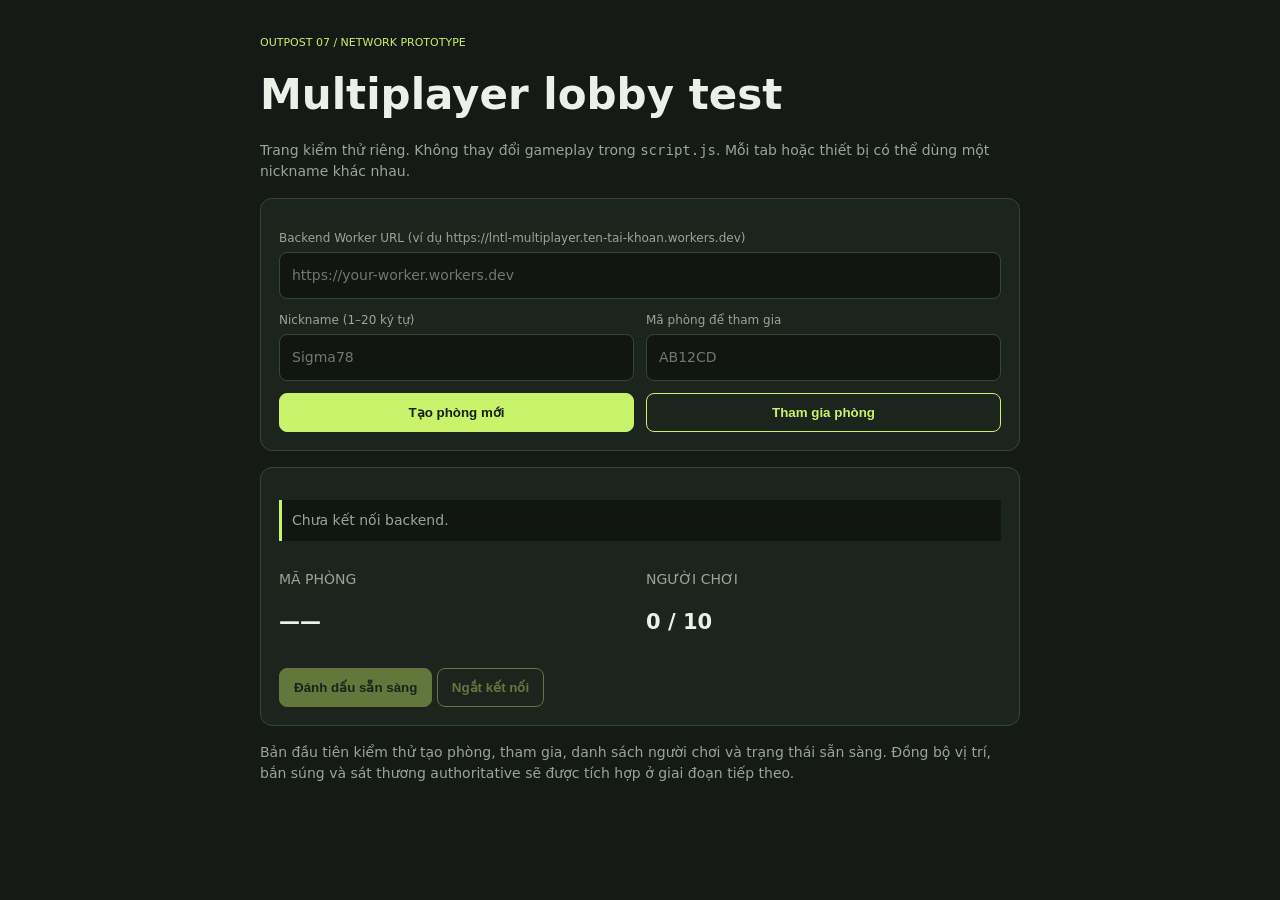
==== multiplayer-test.html @ 96dc9e93 "Add isolated browser test page for multiplayer lobby" ====
<!doctype html>
<html lang="vi">
<head>
  <meta charset="utf-8">
  <meta name="viewport" content="width=device-width, initial-scale=1">
  <meta name="theme-color" content="#151a17">
  <title>LNTL — Multiplayer Lobby Test</title>
  <style>
    :root{color-scheme:dark;--bg:#151a17;--panel:#1c241e;--line:#394439;--text:#edf0e8;--muted:#9aa596;--acid:#c8f36a;--red:#e97862}
    *{box-sizing:border-box}body{margin:0;background:var(--bg);color:var(--text);font:14px/1.5 system-ui,sans-serif;padding:24px}
    main{max-width:760px;margin:0 auto}h1{font-size:clamp(26px,5vw,42px);margin:8px 0}p{color:var(--muted)}
    .panel{background:var(--panel);border:1px solid var(--line);padding:18px;border-radius:12px;margin:16px 0}
    label{display:block;color:var(--muted);font-size:12px;margin:12px 0 5px}
    input{width:100%;padding:12px;border:1px solid var(--line);border-radius:8px;background:#111612;color:var(--text);font:inherit}
    .grid{display:grid;grid-template-columns:1fr 1fr;gap:12px}
    button{border:1px solid var(--acid);border-radius:8px;padding:11px 14px;background:var(--acid);color:#182018;font-weight:700;cursor:pointer;margin-top:12px}
    button.secondary{background:transparent;color:var(--acid)}button:disabled{opacity:.4;cursor:not-allowed}
    #status{padding:10px;border-left:3px solid var(--acid);background:#111612;overflow-wrap:anywhere}
    #players{list-style:none;padding:0;margin:0}#players li{padding:10px 0;border-bottom:1px solid var(--line);display:flex;justify-content:space-between;gap:12px}
    .tag{color:var(--acid);font-size:11px}.error{color:var(--red)}.muted{color:var(--muted)}
    @media(max-width:560px){body{padding:14px}.grid{grid-template-columns:1fr}}
  </style>
</head>
<body>
<main>
  <p class="tag">OUTPOST 07 / NETWORK PROTOTYPE</p>
  <h1>Multiplayer lobby test</h1>
  <p>Trang kiểm thử riêng. Không thay đổi gameplay trong <code>script.js</code>. Mỗi tab hoặc thiết bị có thể dùng một nickname khác nhau.</p>

  <section class="panel">
    <label for="backend">Backend Worker URL (ví dụ https://lntl-multiplayer.ten-tai-khoan.workers.dev)</label>
    <input id="backend" placeholder="https://your-worker.workers.dev" autocomplete="url">
    <div class="grid">
      <div><label for="nickname">Nickname (1–20 ký tự)</label><input id="nickname" maxlength="20" placeholder="Sigma78"></div>
      <div><label for="roomCode">Mã phòng để tham gia</label><input id="roomCode" maxlength="6" placeholder="AB12CD" autocapitalize="characters"></div>
    </div>
    <div class="grid">
      <button id="create">Tạo phòng mới</button>
      <button id="join" class="secondary">Tham gia phòng</button>
    </div>
  </section>

  <section class="panel">
    <p id="status" role="status">Chưa kết nối backend.</p>
    <div class="grid">
      <div><p>MÃ PHÒNG</p><h2 id="activeCode">——</h2></div>
      <div><p>NGƯỜI CHƠI</p><h2 id="count">0 / 10</h2></div>
    </div>
    <ul id="players"></ul>
    <button id="ready" disabled>Đánh dấu sẵn sàng</button>
    <button id="disconnect" class="secondary" disabled>Ngắt kết nối</button>
  </section>
  <p class="muted">Bản đầu tiên kiểm thử tạo phòng, tham gia, danh sách người chơi và trạng thái sẵn sàng. Đồng bộ vị trí, bắn súng và sát thương authoritative sẽ được tích hợp ở giai đoạn tiếp theo.</p>
</main>
<script type="module">
  const $ = (selector) => document.querySelector(selector);
  const backendInput = $("#backend");
  const nicknameInput = $("#nickname");
  const roomCodeInput = $("#roomCode");
  const statusNode = $("#status");
  const activeCodeNode = $("#activeCode");
  const countNode = $("#count");
  const playersNode = $("#players");
  const createButton = $("#create");
  const joinButton = $("#join");
  const readyButton = $("#ready");
  const disconnectButton = $("#disconnect");

  let socket = null;
  let ready = false;
  let currentRoom = null;
  let myPlayerId = null;

  backendInput.value = localStorage.getItem("lntl-mp-backend") || "";
  nicknameInput.value = localStorage.getItem("lntl-mp-nickname") || "";

  function setStatus(message, isError = false) {
    statusNode.textContent = message;
    statusNode.classList.toggle("error", isError);
  }

  function getBackend() {
    const value = backendInput.value.trim().replace(/\/$/, "");
    if (!/^https?:\/\//i.test(value)) throw new Error("Nhập URL Worker đầy đủ, bắt đầu bằng https://.");
    localStorage.setItem("lntl-mp-backend", value);
    return value;
  }

  function getNickname() {
    const nickname = nicknameInput.value.trim().replace(/\s+/g, " ").slice(0, 20);
    if (!nickname) throw new Error("Nhập nickname từ 1–20 ký tự.");
    localStorage.setItem("lntl-mp-nickname", nickname);
    return nickname;
  }

  async function requestJson(url, options) {
    const response = await fetch(url, options);
    const data = await response.json().catch(() => ({}));
    if (!response.ok) throw new Error(data.error || `HTTP ${response.status}`);
    return data;
  }

  async function createRoom() {
    try {
      disconnect();
      setStatus("Đang tạo phòng…");
      const backend = getBackend();
      const nickname = getNickname();
      const result = await requestJson(backend + "/api/rooms", {
        method: "POST",
        headers: { "content-type": "application/json" },
        body: JSON.stringify({ nickname })
      });
      roomCodeInput.value = result.code;
      await connectToRoom(result.code, nickname, backend);
    } catch (error) {
      setStatus(error.message || "Không tạo được phòng.", true);
    }
  }

  async function joinRoom() {
    try {
      disconnect();
      const backend = getBackend();
      const nickname = getNickname();
      const code = roomCodeInput.value.trim().toUpperCase();
      if (!/^[A-Z0-9]{6}$/.test(code)) throw new Error("Mã phòng phải gồm 6 ký tự.");
      setStatus("Đang tham gia phòng " + code + "…");
      await connectToRoom(code, nickname, backend);
    } catch (error) {
      setStatus(error.message || "Không tham gia được phòng.", true);
    }
  }

  function connectToRoom(code, nickname, backend) {
    return new Promise((resolve, reject) => {
      const wsUrl = new URL(backend + "/api/rooms/" + encodeURIComponent(code) + "/ws");
      wsUrl.protocol = wsUrl.protocol === "https:" ? "wss:" : "ws:";
      wsUrl.searchParams.set("nickname", nickname);
      const candidate = new WebSocket(wsUrl);
      let welcomed = false;

      candidate.addEventListener("open", () => setStatus("WebSocket đã mở; đang xác nhận phòng…"), { once: true });
      candidate.addEventListener("message", (event) => {
        let message;
        try { message = JSON.parse(event.data); } catch { return; }

        if (message.type === "welcome") {
          welcomed = true;
          socket = candidate;
          myPlayerId = message.playerId;
          currentRoom = message.room;
          ready = false;
          renderRoom();
          readyButton.disabled = false;
          disconnectButton.disabled = false;
          readyButton.textContent = "Đánh dấu sẵn sàng";
          setStatus("Đã kết nối phòng " + code + ". Mở tab khác để thử thêm người chơi.");
          resolve();
        } else if (message.type === "room:update") {
          currentRoom = message.room;
          renderRoom();
        } else if (message.type === "error") {
          setStatus(message.error || "Lỗi từ server.", true);
        }
      });

      candidate.addEventListener("error", () => {
        if (!welcomed) reject(new Error("Không kết nối được. Kiểm tra URL Worker, deployment và trạng thái backend."));
      });
      candidate.addEventListener("close", (event) => {
        if (socket === candidate) {
          socket = null;
          currentRoom = null;
          myPlayerId = null;
          ready = false;
          renderRoom();
          readyButton.disabled = true;
          disconnectButton.disabled = true;
          setStatus("Đã ngắt kết nối (code " + event.code + ").");
        } else if (!welcomed) {
          reject(new Error("Không thể tham gia phòng. Kiểm tra mã phòng và xem Worker đã deploy chưa."));
        }
      });
    });
  }

  function renderRoom() {
    activeCodeNode.textContent = currentRoom?.code || "——";
    const players = currentRoom?.players || [];
    countNode.textContent = players.length + " / " + (currentRoom?.maxPlayers || 10);
    playersNode.replaceChildren();
    for (const player of players) {
      const item = document.createElement("li");
      const name = document.createElement("span");
      name.textContent = player.nickname + (player.id === myPlayerId ? " (Bạn)" : "");
      const tags = document.createElement("span");
      tags.className = "tag";
      const host = player.id === currentRoom?.hostId ? "CHỦ PHÒNG" : "";
      tags.textContent = [host, player.ready ? "SẴN SÀNG" : "CHƯA SẴN SÀNG"].filter(Boolean).join(" · ");
      item.append(name, tags);
      playersNode.append(item);
    }
  }

  function disconnect() {
    if (socket) {
      const oldSocket = socket;
      socket = null;
      oldSocket.close(1000, "User disconnected");
    }
    currentRoom = null;
    myPlayerId = null;
    ready = false;
    renderRoom();
    readyButton.disabled = true;
    disconnectButton.disabled = true;
  }

  createButton.addEventListener("click", createRoom);
  joinButton.addEventListener("click", joinRoom);
  readyButton.addEventListener("click", () => {
    if (!socket || socket.readyState !== WebSocket.OPEN) return;
    ready = !ready;
    socket.send(JSON.stringify({ type: "ready", ready }));
    readyButton.textContent = ready ? "Hủy trạng thái sẵn sàng" : "Đánh dấu sẵn sàng";
  });
  disconnectButton.addEventListener("click", disconnect);
  roomCodeInput.addEventListener("input", () => {
    roomCodeInput.value = roomCodeInput.value.toUpperCase().replace(/[^A-Z0-9]/g, "").slice(0, 6);
  });
</script>
</body>
</html>
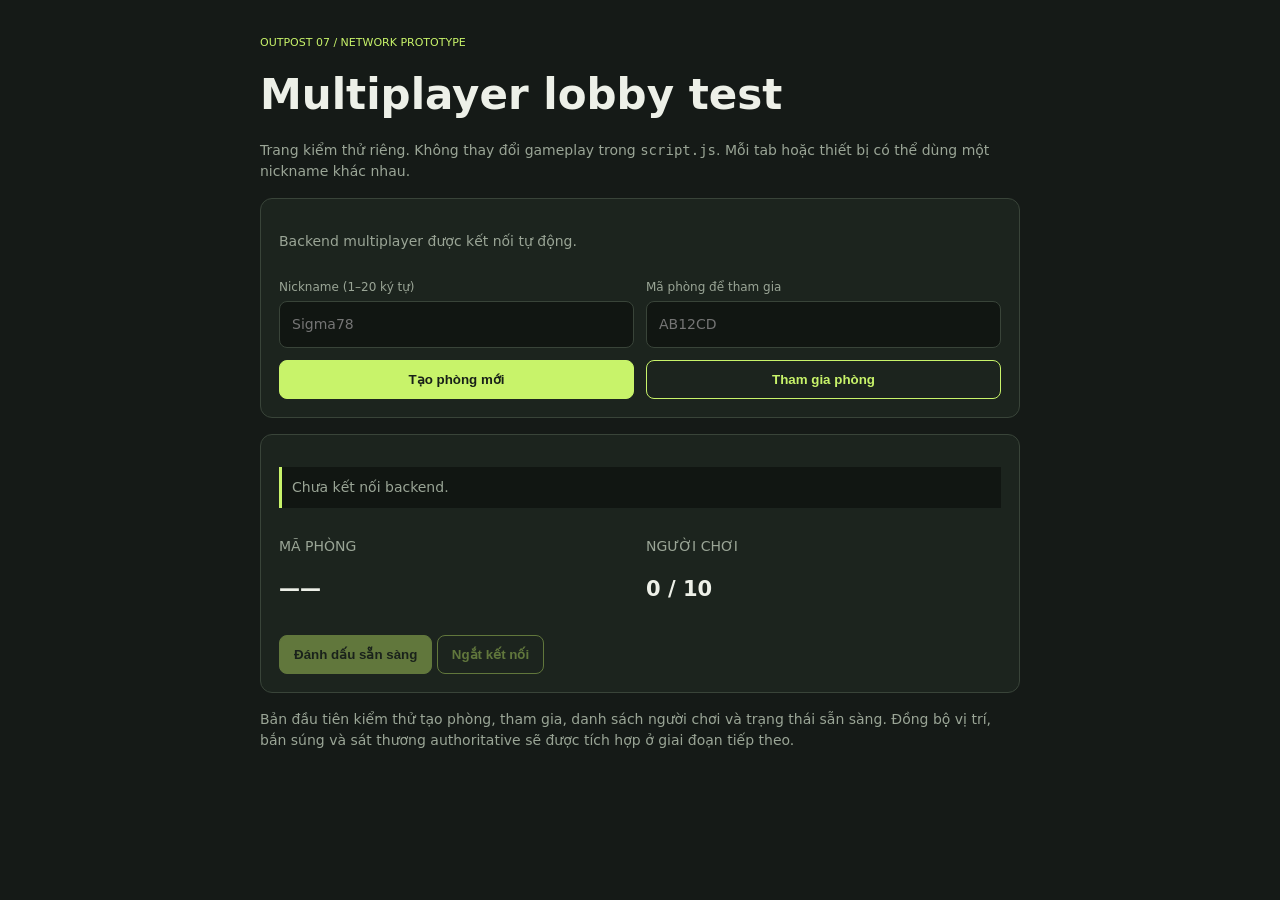
==== commit f67122da: "Remove manual Worker URL input from multiplayer test" ====
--- a/multiplayer-test.html
+++ b/multiplayer-test.html
@@ -28,8 +28,7 @@
   <p>Trang kiểm thử riêng. Không thay đổi gameplay trong <code>script.js</code>. Mỗi tab hoặc thiết bị có thể dùng một nickname khác nhau.</p>
 
   <section class="panel">
-    <label for="backend">Backend Worker URL (ví dụ https://lntl-multiplayer.ten-tai-khoan.workers.dev)</label>
-    <input id="backend" placeholder="https://your-worker.workers.dev" autocomplete="url">
+    <p class="muted">Backend multiplayer được kết nối tự động.</p>
     <div class="grid">
       <div><label for="nickname">Nickname (1–20 ký tự)</label><input id="nickname" maxlength="20" placeholder="Sigma78"></div>
       <div><label for="roomCode">Mã phòng để tham gia</label><input id="roomCode" maxlength="6" placeholder="AB12CD" autocapitalize="characters"></div>
@@ -54,7 +53,6 @@
 </main>
 <script type="module">
   const $ = (selector) => document.querySelector(selector);
-  const backendInput = $("#backend");
   const nicknameInput = $("#nickname");
   const roomCodeInput = $("#roomCode");
   const statusNode = $("#status");
@@ -71,7 +69,6 @@
   let currentRoom = null;
   let myPlayerId = null;
 
-  backendInput.value = localStorage.getItem("lntl-mp-backend") || "";
   nicknameInput.value = localStorage.getItem("lntl-mp-nickname") || "";
 
   function setStatus(message, isError = false) {
@@ -79,11 +76,12 @@
     statusNode.classList.toggle("error", isError);
   }
 
+  // Backend deployed for the LNTL multiplayer prototype.
+  // Change this constant only if the Worker URL changes.
+  const BACKEND_URL = "https://lntl-multiplayer.thanhnguyenxuan917.workers.dev";
+
   function getBackend() {
-    const value = backendInput.value.trim().replace(/\/$/, "");
-    if (!/^https?:\/\//i.test(value)) throw new Error("Nhập URL Worker đầy đủ, bắt đầu bằng https://.");
-    localStorage.setItem("lntl-mp-backend", value);
-    return value;
+    return BACKEND_URL;
   }
 
   function getNickname() {
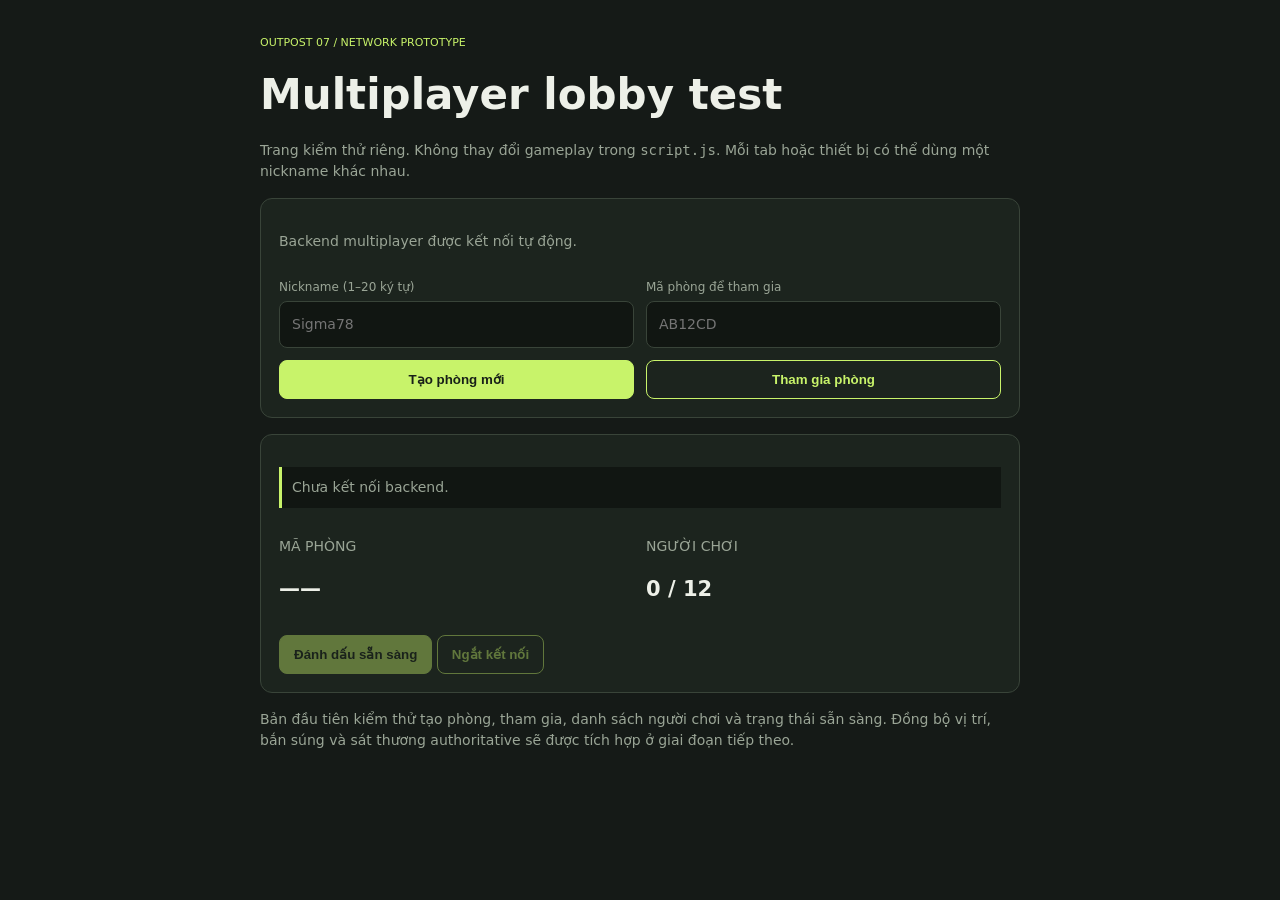
==== commit 4a4a311b: "Increase maximum players from 10 to 12 in multiplayer lobby and update related UI elements" ====
--- a/multiplayer-test.html
+++ b/multiplayer-test.html
@@ -43,7 +43,7 @@
     <p id="status" role="status">Chưa kết nối backend.</p>
     <div class="grid">
       <div><p>MÃ PHÒNG</p><h2 id="activeCode">——</h2></div>
-      <div><p>NGƯỜI CHƠI</p><h2 id="count">0 / 10</h2></div>
+      <div><p>NGƯỜI CHƠI</p><h2 id="count">0 / 12</h2></div>
     </div>
     <ul id="players"></ul>
     <button id="ready" disabled>Đánh dấu sẵn sàng</button>
@@ -77,7 +77,7 @@
   }
 
   // Backend deployed for the LNTL multiplayer prototype.
-  // Change this constant only if the Worker URL changes.
+  // Update this constant only if the Worker URL changes.
   const BACKEND_URL = "https://lntl-multiplayer.thanhnguyenxuan917.workers.dev";
 
   function getBackend() {
@@ -186,7 +186,7 @@
   function renderRoom() {
     activeCodeNode.textContent = currentRoom?.code || "——";
     const players = currentRoom?.players || [];
-    countNode.textContent = players.length + " / " + (currentRoom?.maxPlayers || 10);
+    countNode.textContent = players.length + " / " + (currentRoom?.maxPlayers || 12);
     playersNode.replaceChildren();
     for (const player of players) {
       const item = document.createElement("li");
